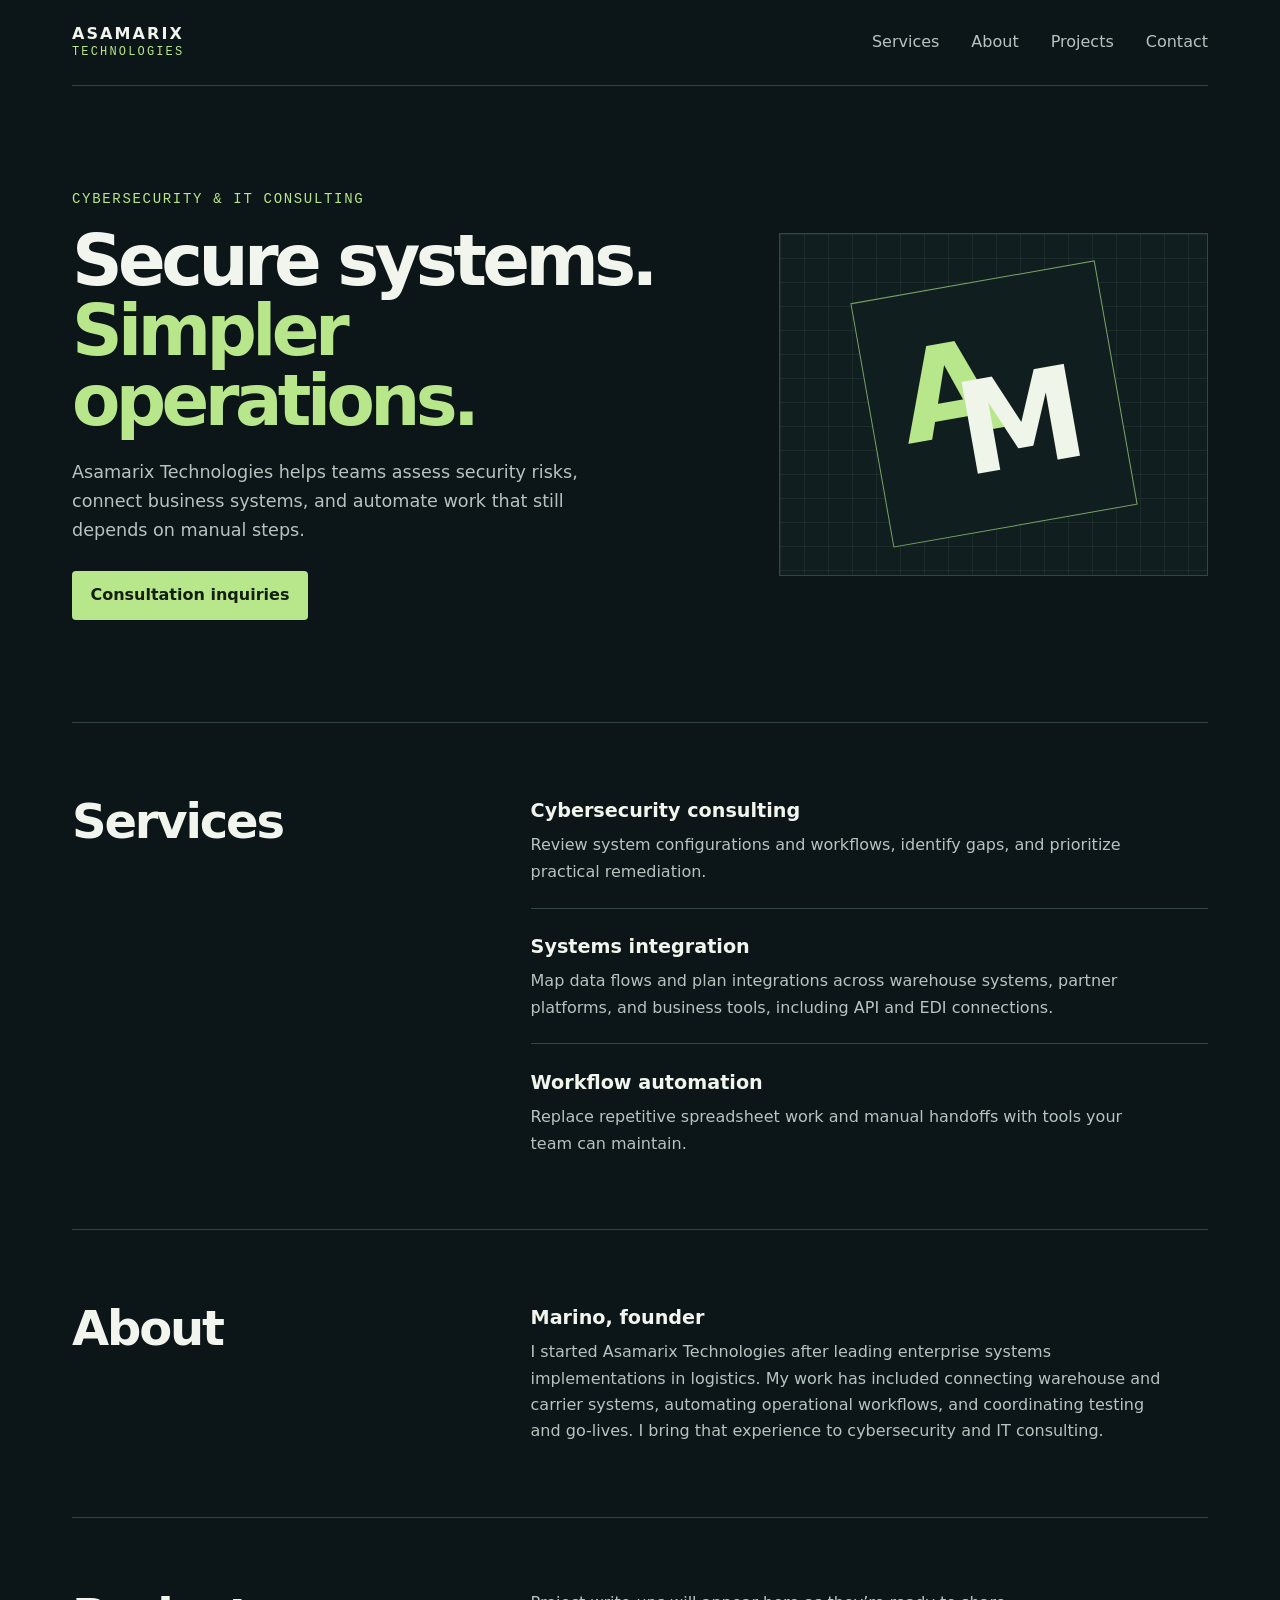
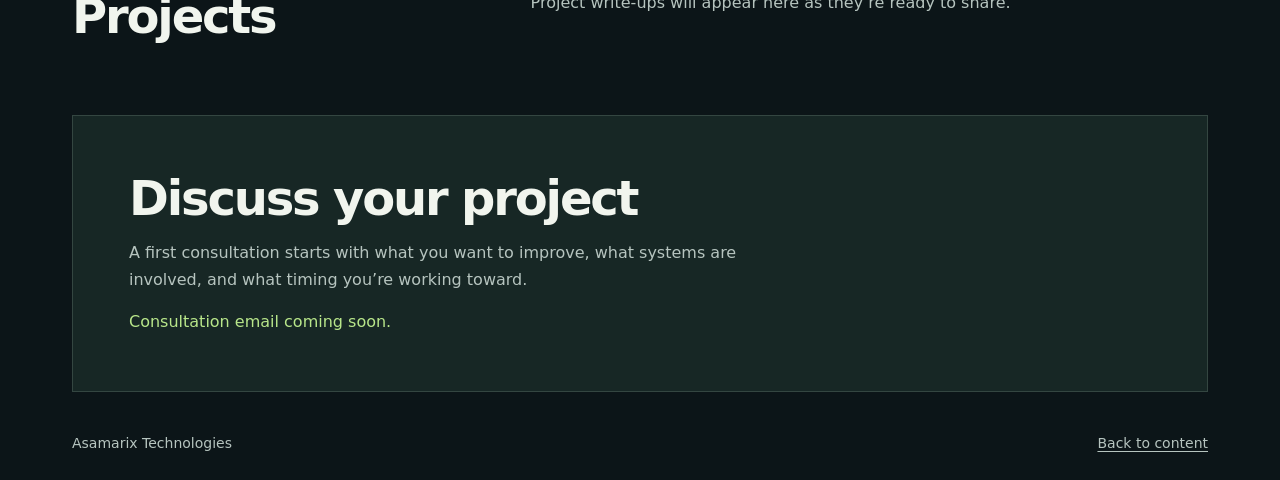
==== asamarix-technologies/public/index.html @ 2e6ca053 "Initialize Asamarix Technologies website" ====
<!doctype html>
<html lang="en">
<head>
  <meta charset="utf-8">
  <meta name="viewport" content="width=device-width, initial-scale=1">
  <meta name="description" content="Asamarix Technologies offers cybersecurity, systems integration, and workflow automation consulting.">
  <meta name="referrer" content="no-referrer">
  <meta name="color-scheme" content="dark">
  <title>Asamarix Technologies | Cybersecurity &amp; IT Consulting</title>
  <link rel="stylesheet" href="assets/site.css">
</head>
<body>
  <a class="skip" href="#main">Skip to content</a>
  <header class="top wrap">
    <a class="wordmark" href="./" aria-label="Asamarix Technologies home"><span>ASAMARIX</span><small>TECHNOLOGIES</small></a>
    <nav aria-label="Main navigation">
      <a href="#services">Services</a>
      <a href="#about">About</a>
      <a href="#projects">Projects</a>
      <a href="#contact">Contact</a>
    </nav>
  </header>
  <main id="main" class="wrap" tabindex="-1">
    <section class="hero" aria-labelledby="home-title">
      <div>
        <p class="label">Cybersecurity &amp; IT consulting</p>
        <h1 id="home-title">Secure systems.<br><em>Simpler operations.</em></h1>
        <p class="intro">Asamarix Technologies helps teams assess security risks, connect business systems, and automate work that still depends on manual steps.</p>
        <a class="button" href="#contact">Consultation inquiries</a>
      </div>
      <div class="brand-art" aria-hidden="true">
        <div class="monogram"><span>A</span><span>M</span></div>
      </div>
    </section>
    <section id="services" class="split" aria-labelledby="services-title">
      <h2 id="services-title">Services</h2>
      <div class="service-list">
        <article>
          <h3>Cybersecurity consulting</h3>
          <p>Review system configurations and workflows, identify gaps, and prioritize practical remediation.</p>
        </article>
        <article>
          <h3>Systems integration</h3>
          <p>Map data flows and plan integrations across warehouse systems, partner platforms, and business tools, including API and EDI connections.</p>
        </article>
        <article>
          <h3>Workflow automation</h3>
          <p>Replace repetitive spreadsheet work and manual handoffs with tools your team can maintain.</p>
        </article>
      </div>
    </section>
    <section id="about" class="split" aria-labelledby="about-title">
      <h2 id="about-title">About</h2>
      <div>
        <h3>Marino, founder</h3>
        <p>I started Asamarix Technologies after leading enterprise systems implementations in logistics. My work has included connecting warehouse and carrier systems, automating operational workflows, and coordinating testing and go-lives. I bring that experience to cybersecurity and IT consulting.</p>
      </div>
    </section>
    <section id="projects" class="split" aria-labelledby="projects-title">
      <h2 id="projects-title">Projects</h2>
      <p>Project write-ups will appear here as they’re ready to share.</p>
    </section>
    <section id="contact" class="contact" aria-labelledby="contact-title">
      <h2 id="contact-title">Discuss your project</h2>
      <p>A first consultation starts with what you want to improve, what systems are involved, and what timing you’re working toward.</p>
      <!-- Replace the launch notice with a mailto link to your verified business inbox. -->
      <p class="status">Consultation email coming soon.</p>
    </section>
  </main>
  <footer class="wrap footer">
    <span>Asamarix Technologies</span>
    <a href="#main">Back to content</a>
  </footer>
</body>
</html>
---- asamarix-technologies/public/assets/site.css ----
:root {
  color-scheme: dark;
  --background: #0c1518;
  --ink: #f1f5ee;
  --muted: #b6c4bf;
  --line: #344641;
  --accent: #b8e68a;
  --mono: ui-monospace, Consolas, monospace;
}

* { box-sizing: border-box; }
body {
  margin: 0;
  background: var(--background);
  color: var(--ink);
  font: 1rem/1.65 system-ui, sans-serif;
}

a { color: inherit; text-underline-offset: 0.24em; }
a:hover { color: var(--accent); }
:focus-visible { outline: 2px solid var(--accent); outline-offset: 5px; }
.wrap { width: min(71rem, calc(100% - 3rem)); margin-inline: auto; }
.skip { position: absolute; top: 1rem; left: 1rem; padding: 0.5rem 1rem; background: var(--background); }
.skip:not(:focus) { clip-path: inset(50%); }

.top, .footer {
  display: flex;
  align-items: center;
  justify-content: space-between;
  flex-wrap: wrap;
  gap: 1rem 2rem;
  padding-block: 1.5rem;
}
.top { border-bottom: 1px solid var(--line); }
.wordmark { font-weight: 750; letter-spacing: 0.13em; line-height: 1.2; text-decoration: none; }
.wordmark small { display: block; font: 0.75rem/1.5 var(--mono); letter-spacing: 0.18em; color: var(--accent); }
nav { display: flex; flex-wrap: wrap; column-gap: clamp(0.85rem, 3vw, 2rem); row-gap: 0.25rem; }
nav a { padding-block: 0.3rem; text-decoration: none; color: var(--muted); }

.hero {
  display: grid;
  grid-template-columns: minmax(0, 1.5fr) minmax(0, 1fr);
  gap: clamp(2rem, 5vw, 5rem);
  align-items: center;
  padding-block: clamp(3.5rem, 8vw, 7rem);
}
.label { color: var(--accent); font: 0.875rem/1.5 var(--mono); text-transform: uppercase; letter-spacing: 0.12em; }
h1, h2, h3, p { margin: 0; }
h1 { margin-block: 1rem 1.35rem; font-size: clamp(2.45rem, 5.5vw, 5.1rem); line-height: 1; letter-spacing: -0.065em; }
h1 em { font-style: normal; color: var(--accent); }
h2 { font-size: clamp(1.9rem, 4vw, 3rem); line-height: 1.1; letter-spacing: -0.045em; }
h3 { font-size: 1.2rem; margin-bottom: 0.35rem; }
p { color: var(--muted); }
.intro { font-size: 1.1rem; max-width: 34rem; }
.button {
  display: inline-block;
  margin-top: 1.6rem;
  padding: 0.7rem 1.15rem;
  border-radius: 0.25rem;
  background: var(--accent);
  color: #132010;
  font-weight: 700;
  text-decoration: none;
}
.button:hover { background: #d0f5ab; color: #132010; }

.brand-art {
  display: grid;
  place-items: center;
  aspect-ratio: 5 / 4;
  border: 1px solid var(--line);
  background-color: #111e20;
  background-image: linear-gradient(#34464155 1px, transparent 1px), linear-gradient(90deg, #34464155 1px, transparent 1px);
  background-size: 1.5rem 1.5rem;
}
.monogram {
  display: grid;
  place-content: center;
  width: 58%;
  aspect-ratio: 1;
  border: 1px solid #79a365;
  background: #111e20;
  color: var(--accent);
  font: 700 clamp(4rem, 10vw, 8rem)/0.9 system-ui, sans-serif;
  transform: rotate(-10deg);
}
.monogram span { grid-area: 1 / 1; }
.monogram span:first-child { transform: translate(-22%, -17%); }
.monogram span:last-child { color: #eff5e8; transform: translate(19%, 19%); }

.split {
  display: grid;
  grid-template-columns: minmax(0, 1fr) minmax(0, 1.65fr);
  gap: 1.5rem 3rem;
  border-top: 1px solid var(--line);
  padding-block: clamp(2.5rem, 6vw, 4.5rem);
}
.split p, .contact p { max-width: 62ch; }
.service-list article + article { margin-top: 1.4rem; padding-top: 1.4rem; border-top: 1px solid var(--line); }
.contact { background: #172725; border: 1px solid var(--line); padding: clamp(1.5rem, 5vw, 3.5rem); }
.contact p { margin-top: 1rem; }
.contact .status { color: var(--accent); }
.footer { margin-top: 1rem; font-size: 0.875rem; color: var(--muted); }

@media (max-width: 46rem) {
  .hero, .split { grid-template-columns: minmax(0, 1fr); }
  .brand-art { aspect-ratio: 2 / 1; }
  .monogram { width: min(28%, 8rem); font-size: clamp(2.4rem, 9vw, 5rem); }
}
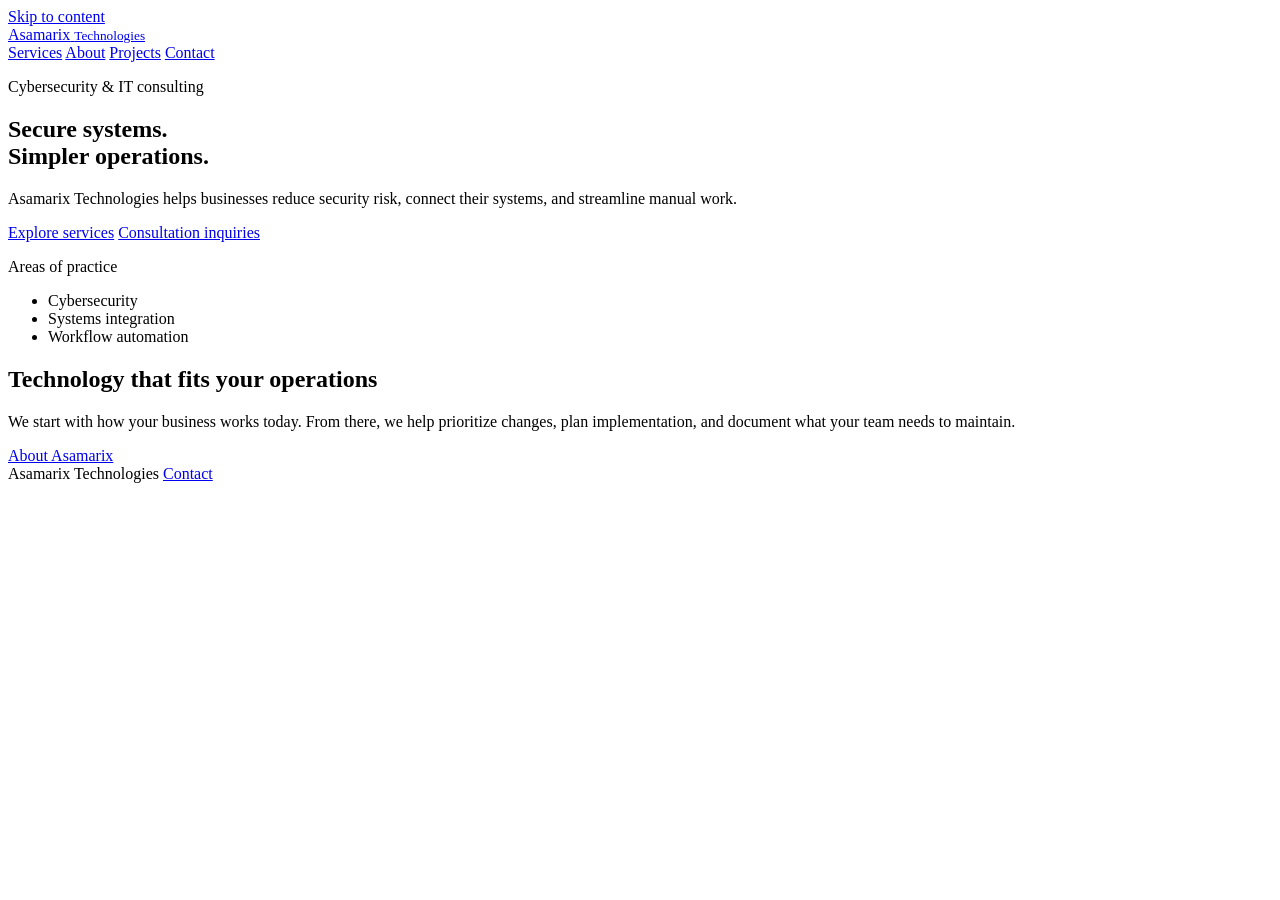
==== commit ad26e8f0: "Update CSS and split sections into pages" ====
--- a/asamarix-technologies/public/index.html
+++ b/asamarix-technologies/public/index.html
@@ -3,73 +3,63 @@
 <head>
   <meta charset="utf-8">
   <meta name="viewport" content="width=device-width, initial-scale=1">
-  <meta name="description" content="Asamarix Technologies offers cybersecurity, systems integration, and workflow automation consulting.">
+  <meta name="description" content="Cybersecurity, systems integration, and workflow automation consulting from Asamarix Technologies.">
   <meta name="referrer" content="no-referrer">
-  <meta name="color-scheme" content="dark">
-  <title>Asamarix Technologies | Cybersecurity &amp; IT Consulting</title>
-  <link rel="stylesheet" href="assets/site.css">
+  <meta name="color-scheme" content="light">
+  <title>Cybersecurity &amp; IT Consulting | Asamarix Technologies</title>
+  <link rel="stylesheet" href="/assets/site.css">
 </head>
 <body>
   <a class="skip" href="#main">Skip to content</a>
-  <header class="top wrap">
-    <a class="wordmark" href="./" aria-label="Asamarix Technologies home"><span>ASAMARIX</span><small>TECHNOLOGIES</small></a>
-    <nav aria-label="Main navigation">
-      <a href="#services">Services</a>
-      <a href="#about">About</a>
-      <a href="#projects">Projects</a>
-      <a href="#contact">Contact</a>
-    </nav>
+  <header class="site-header">
+    <div class="wrap header-inner">
+      <a class="wordmark" href="/" aria-label="Asamarix Technologies home">
+        <span>Asamarix</span>
+        <small>Technologies</small>
+      </a>
+      <nav aria-label="Main navigation">
+        <a href="/services/">Services</a>
+        <a href="/about/">About</a>
+        <a href="/projects/">Projects</a>
+        <a href="/contact/">Contact</a>
+      </nav>
+    </div>
   </header>
-  <main id="main" class="wrap" tabindex="-1">
-    <section class="hero" aria-labelledby="home-title">
-      <div>
-        <p class="label">Cybersecurity &amp; IT consulting</p>
-        <h1 id="home-title">Secure systems.<br><em>Simpler operations.</em></h1>
-        <p class="intro">Asamarix Technologies helps teams assess security risks, connect business systems, and automate work that still depends on manual steps.</p>
-        <a class="button" href="#contact">Consultation inquiries</a>
-      </div>
-      <div class="brand-art" aria-hidden="true">
-        <div class="monogram"><span>A</span><span>M</span></div>
+  <main id="main" tabindex="-1">
+    <section class="hero">
+      <div class="wrap hero-inner">
+        <div>
+          <p class="eyebrow">Cybersecurity &amp; IT consulting</p>
+          <h1>Secure systems.<br><span>Simpler operations.</span></h1>
+          <p class="lede">Asamarix Technologies helps businesses reduce security risk, connect their systems, and streamline manual work.</p>
+          <div class="actions">
+            <a class="button" href="/services/">Explore services</a>
+            <a class="text-link" href="/contact/">Consultation inquiries</a>
+          </div>
+        </div>
+        <div class="hero-panel">
+          <p class="eyebrow">Areas of practice</p>
+          <ul>
+            <li>Cybersecurity</li>
+            <li>Systems integration</li>
+            <li>Workflow automation</li>
+          </ul>
+        </div>
       </div>
     </section>
-    <section id="services" class="split" aria-labelledby="services-title">
-      <h2 id="services-title">Services</h2>
-      <div class="service-list">
-        <article>
-          <h3>Cybersecurity consulting</h3>
-          <p>Review system configurations and workflows, identify gaps, and prioritize practical remediation.</p>
-        </article>
-        <article>
-          <h3>Systems integration</h3>
-          <p>Map data flows and plan integrations across warehouse systems, partner platforms, and business tools, including API and EDI connections.</p>
-        </article>
-        <article>
-          <h3>Workflow automation</h3>
-          <p>Replace repetitive spreadsheet work and manual handoffs with tools your team can maintain.</p>
-        </article>
+    <section class="wrap approach" aria-labelledby="approach">
+      <h2 id="approach">Technology that fits your operations</h2>
+      <div>
+        <p>We start with how your business works today. From there, we help prioritize changes, plan implementation, and document what your team needs to maintain.</p>
+        <a class="text-link" href="/about/">About Asamarix</a>
       </div>
     </section>
-    <section id="about" class="split" aria-labelledby="about-title">
-      <h2 id="about-title">About</h2>
-      <div>
-        <h3>Marino, founder</h3>
-        <p>I started Asamarix Technologies after leading enterprise systems implementations in logistics. My work has included connecting warehouse and carrier systems, automating operational workflows, and coordinating testing and go-lives. I bring that experience to cybersecurity and IT consulting.</p>
-      </div>
-    </section>
-    <section id="projects" class="split" aria-labelledby="projects-title">
-      <h2 id="projects-title">Projects</h2>
-      <p>Project write-ups will appear here as they’re ready to share.</p>
-    </section>
-    <section id="contact" class="contact" aria-labelledby="contact-title">
-      <h2 id="contact-title">Discuss your project</h2>
-      <p>A first consultation starts with what you want to improve, what systems are involved, and what timing you’re working toward.</p>
-      <!-- Replace the launch notice with a mailto link to your verified business inbox. -->
-      <p class="status">Consultation email coming soon.</p>
-    </section>
   </main>
-  <footer class="wrap footer">
-    <span>Asamarix Technologies</span>
-    <a href="#main">Back to content</a>
+  <footer class="site-footer">
+    <div class="wrap footer-inner">
+      <span>Asamarix Technologies</span>
+      <a href="/contact/">Contact</a>
+    </div>
   </footer>
 </body>
 </html>
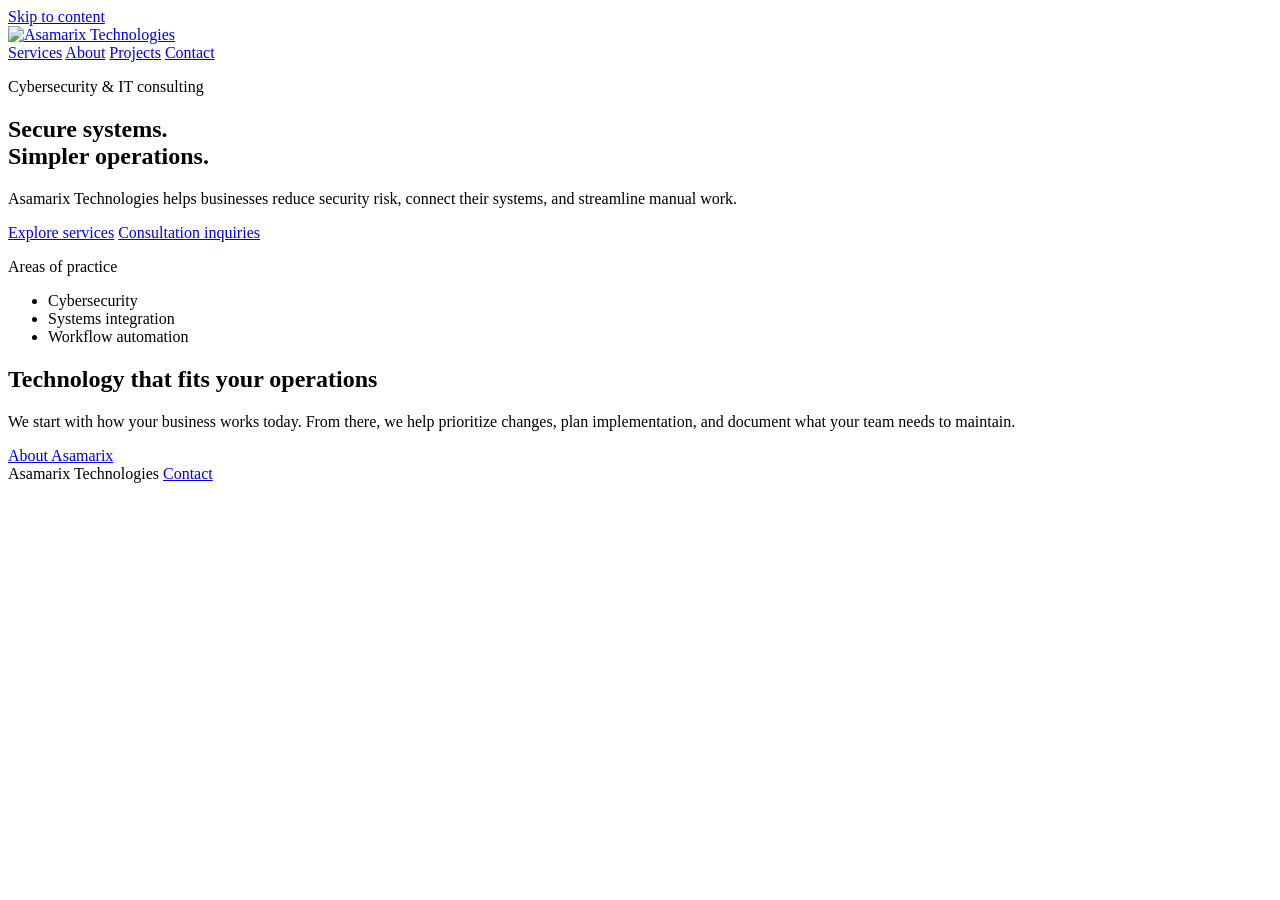
==== commit 410c8526: "Contact Form Update" ====
--- a/asamarix-technologies/public/index.html
+++ b/asamarix-technologies/public/index.html
@@ -14,8 +14,7 @@
   <header class="site-header">
     <div class="wrap header-inner">
       <a class="wordmark" href="/" aria-label="Asamarix Technologies home">
-        <span>Asamarix</span>
-        <small>Technologies</small>
+        <img src="/assets/Asamarix_Logo.png" alt="Asamarix Technologies">
       </a>
       <nav aria-label="Main navigation">
         <a href="/services/">Services</a>
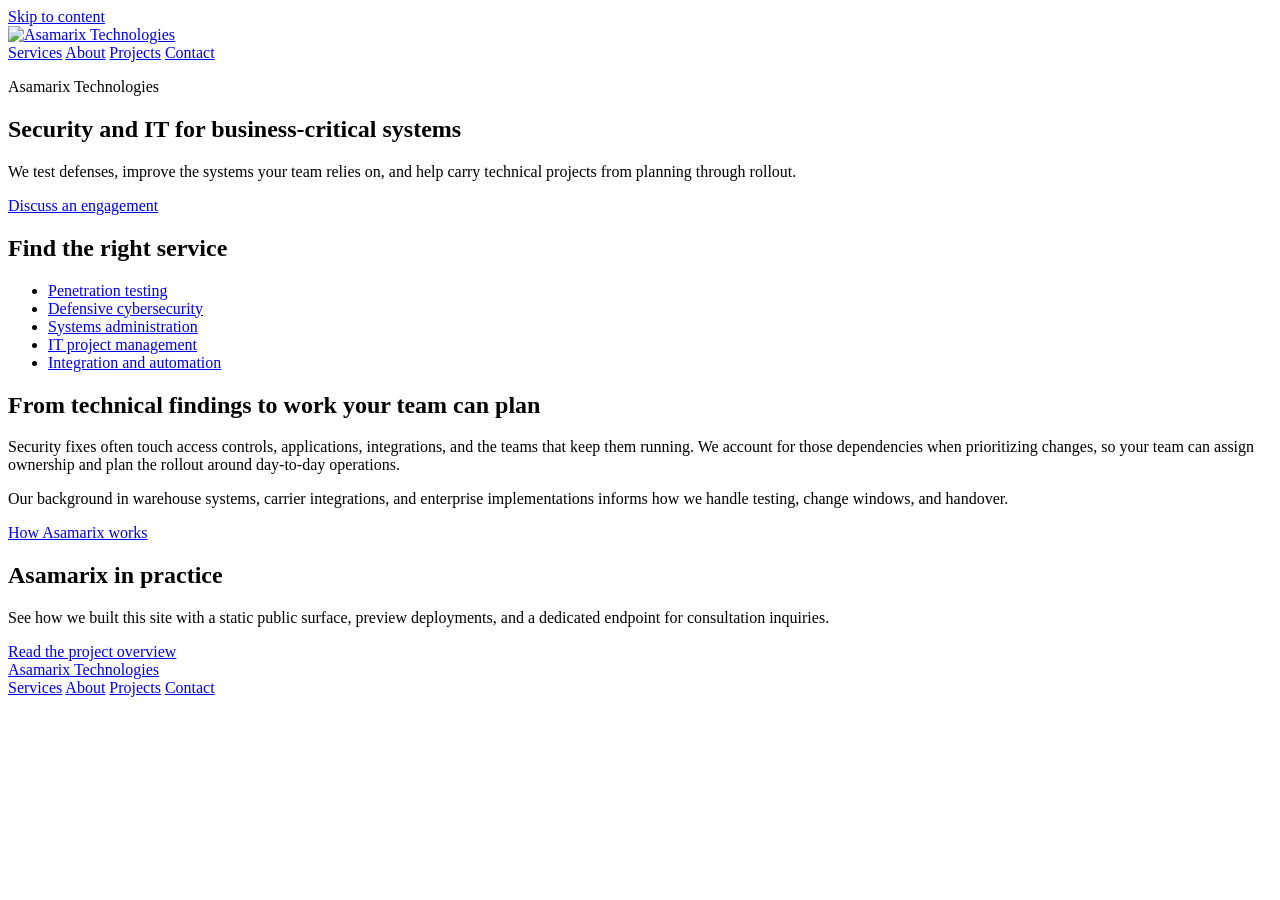
==== commit 6c5e2d3b: "Website overhaul v1.1" ====
--- a/asamarix-technologies/public/index.html
+++ b/asamarix-technologies/public/index.html
@@ -3,7 +3,7 @@
 <head>
   <meta charset="utf-8">
   <meta name="viewport" content="width=device-width, initial-scale=1">
-  <meta name="description" content="Cybersecurity, systems integration, and workflow automation consulting from Asamarix Technologies.">
+  <meta name="description" content="Penetration testing, defensive cybersecurity, systems administration, and IT project management from Asamarix Technologies.">
   <meta name="referrer" content="no-referrer">
   <meta name="color-scheme" content="light">
   <title>Cybersecurity &amp; IT Consulting | Asamarix Technologies</title>
@@ -14,7 +14,7 @@
   <header class="site-header">
     <div class="wrap header-inner">
       <a class="wordmark" href="/" aria-label="Asamarix Technologies home">
-        <img src="/assets/Asamarix_Logo.png" alt="Asamarix Technologies">
+        <img src="/assets/Asamarix_Logo.png" width="576" height="384" alt="Asamarix Technologies">
       </a>
       <nav aria-label="Main navigation">
         <a href="/services/">Services</a>
@@ -28,36 +28,52 @@
     <section class="hero">
       <div class="wrap hero-inner">
         <div>
-          <p class="eyebrow">Cybersecurity &amp; IT consulting</p>
-          <h1>Secure systems.<br><span>Simpler operations.</span></h1>
-          <p class="lede">Asamarix Technologies helps businesses reduce security risk, connect their systems, and streamline manual work.</p>
-          <div class="actions">
-            <a class="button" href="/services/">Explore services</a>
-            <a class="text-link" href="/contact/">Consultation inquiries</a>
-          </div>
+          <p class="eyebrow">Asamarix Technologies</p>
+          <h1>Security and IT for <span>business-critical systems</span></h1>
+          <p class="lede">We test defenses, improve the systems your team relies on, and help carry technical projects from planning through rollout.</p>
+          <a class="button" href="/contact/">Discuss an engagement</a>
         </div>
         <div class="hero-panel">
-          <p class="eyebrow">Areas of practice</p>
-          <ul>
-            <li>Cybersecurity</li>
-            <li>Systems integration</li>
-            <li>Workflow automation</li>
+          <h2>Find the right service</h2>
+          <ul class="service-links">
+            <li><a href="/services/#penetration-testing">Penetration testing</a></li>
+            <li><a href="/services/#defensive-security">Defensive cybersecurity</a></li>
+            <li><a href="/services/#systems-administration">Systems administration</a></li>
+            <li><a href="/services/#it-project-management">IT project management</a></li>
+            <li><a href="/services/#integration">Integration and automation</a></li>
           </ul>
         </div>
       </div>
     </section>
-    <section class="wrap approach" aria-labelledby="approach">
-      <h2 id="approach">Technology that fits your operations</h2>
+    <section class="wrap section split" aria-labelledby="delivery">
       <div>
-        <p>We start with how your business works today. From there, we help prioritize changes, plan implementation, and document what your team needs to maintain.</p>
-        <a class="text-link" href="/about/">About Asamarix</a>
+        <h2 id="delivery">From technical findings to work your team can plan</h2>
+      </div>
+      <div class="prose">
+        <p>Security fixes often touch access controls, applications, integrations, and the teams that keep them running. We account for those dependencies when prioritizing changes, so your team can assign ownership and plan the rollout around day-to-day operations.</p>
+        <p>Our background in warehouse systems, carrier integrations, and enterprise implementations informs how we handle testing, change windows, and handover.</p>
+        <a href="/about/">How Asamarix works</a>
+      </div>
+    </section>
+    <section class="band">
+      <div class="wrap section split">
+        <h2>Asamarix in practice</h2>
+        <div class="prose">
+          <p>See how we built this site with a static public surface, preview deployments, and a dedicated endpoint for consultation inquiries.</p>
+          <a href="/projects/">Read the project overview</a>
+        </div>
       </div>
     </section>
   </main>
   <footer class="site-footer">
     <div class="wrap footer-inner">
-      <span>Asamarix Technologies</span>
-      <a href="/contact/">Contact</a>
+      <a class="footer-brand" href="/">Asamarix Technologies</a>
+      <nav aria-label="Footer navigation">
+        <a href="/services/">Services</a>
+        <a href="/about/">About</a>
+        <a href="/projects/">Projects</a>
+        <a href="/contact/">Contact</a>
+      </nav>
     </div>
   </footer>
 </body>
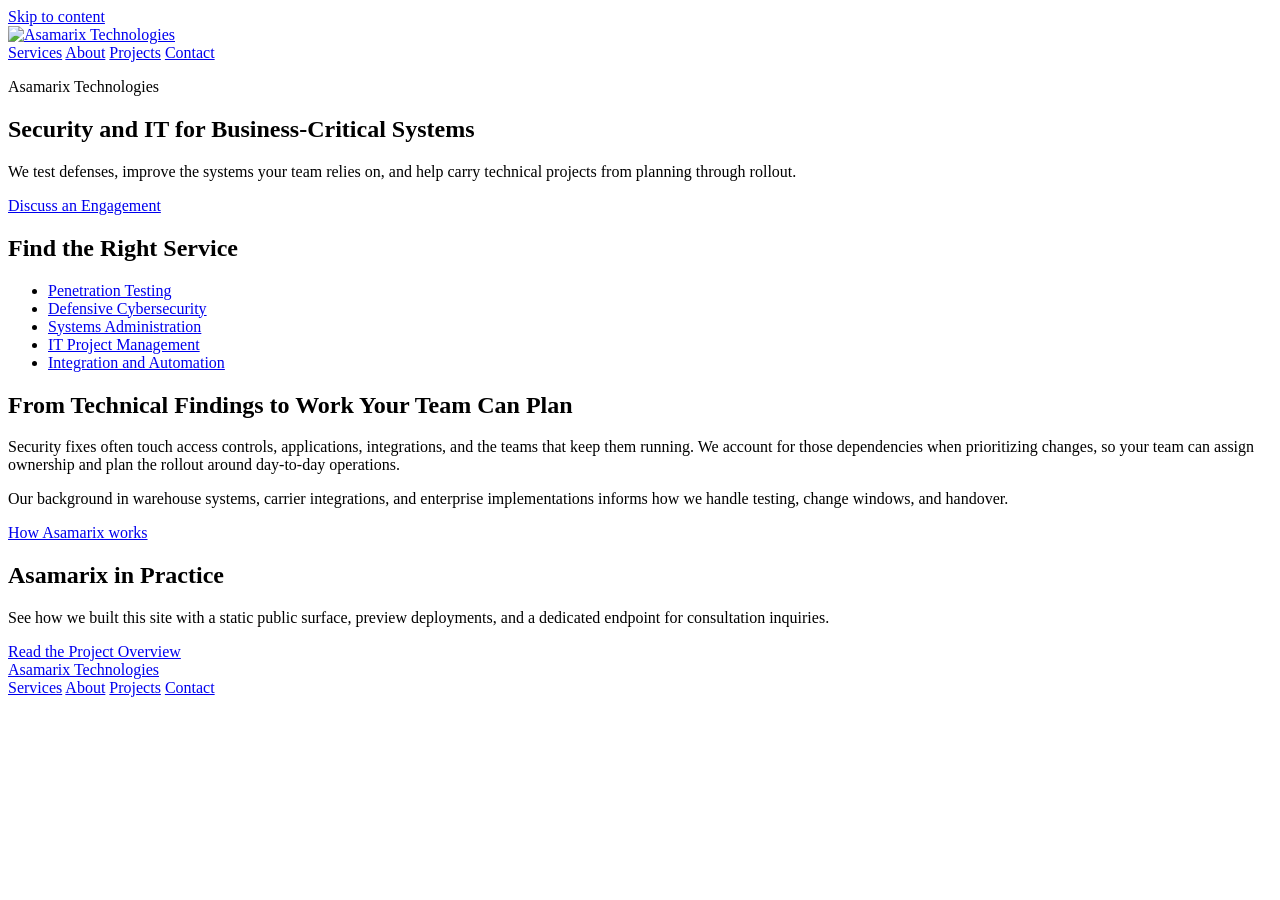
==== commit 5e843e78: "Beta V1.11c" ====
--- a/asamarix-technologies/public/index.html
+++ b/asamarix-technologies/public/index.html
@@ -29,25 +29,25 @@
       <div class="wrap hero-inner">
         <div>
           <p class="eyebrow">Asamarix Technologies</p>
-          <h1>Security and IT for <span>business-critical systems</span></h1>
+          <h1>Security and IT for <span>Business-Critical Systems</span></h1>
           <p class="lede">We test defenses, improve the systems your team relies on, and help carry technical projects from planning through rollout.</p>
-          <a class="button" href="/contact/">Discuss an engagement</a>
+          <a class="button" href="/contact/">Discuss an Engagement</a>
         </div>
         <div class="hero-panel">
-          <h2>Find the right service</h2>
+          <h2>Find the Right Service</h2>
           <ul class="service-links">
-            <li><a href="/services/#penetration-testing">Penetration testing</a></li>
-            <li><a href="/services/#defensive-security">Defensive cybersecurity</a></li>
-            <li><a href="/services/#systems-administration">Systems administration</a></li>
-            <li><a href="/services/#it-project-management">IT project management</a></li>
-            <li><a href="/services/#integration">Integration and automation</a></li>
+            <li><a href="/services/#penetration-testing">Penetration Testing</a></li>
+            <li><a href="/services/#defensive-security">Defensive Cybersecurity</a></li>
+            <li><a href="/services/#systems-administration">Systems Administration</a></li>
+            <li><a href="/services/#it-project-management">IT Project Management</a></li>
+            <li><a href="/services/#integration">Integration and Automation</a></li>
           </ul>
         </div>
       </div>
     </section>
     <section class="wrap section split" aria-labelledby="delivery">
       <div>
-        <h2 id="delivery">From technical findings to work your team can plan</h2>
+        <h2 id="delivery">From Technical Findings to Work Your Team Can Plan</h2>
       </div>
       <div class="prose">
         <p>Security fixes often touch access controls, applications, integrations, and the teams that keep them running. We account for those dependencies when prioritizing changes, so your team can assign ownership and plan the rollout around day-to-day operations.</p>
@@ -57,10 +57,10 @@
     </section>
     <section class="band">
       <div class="wrap section split">
-        <h2>Asamarix in practice</h2>
+        <h2>Asamarix in Practice</h2>
         <div class="prose">
           <p>See how we built this site with a static public surface, preview deployments, and a dedicated endpoint for consultation inquiries.</p>
-          <a href="/projects/">Read the project overview</a>
+          <a href="/projects/">Read the Project Overview</a>
         </div>
       </div>
     </section>
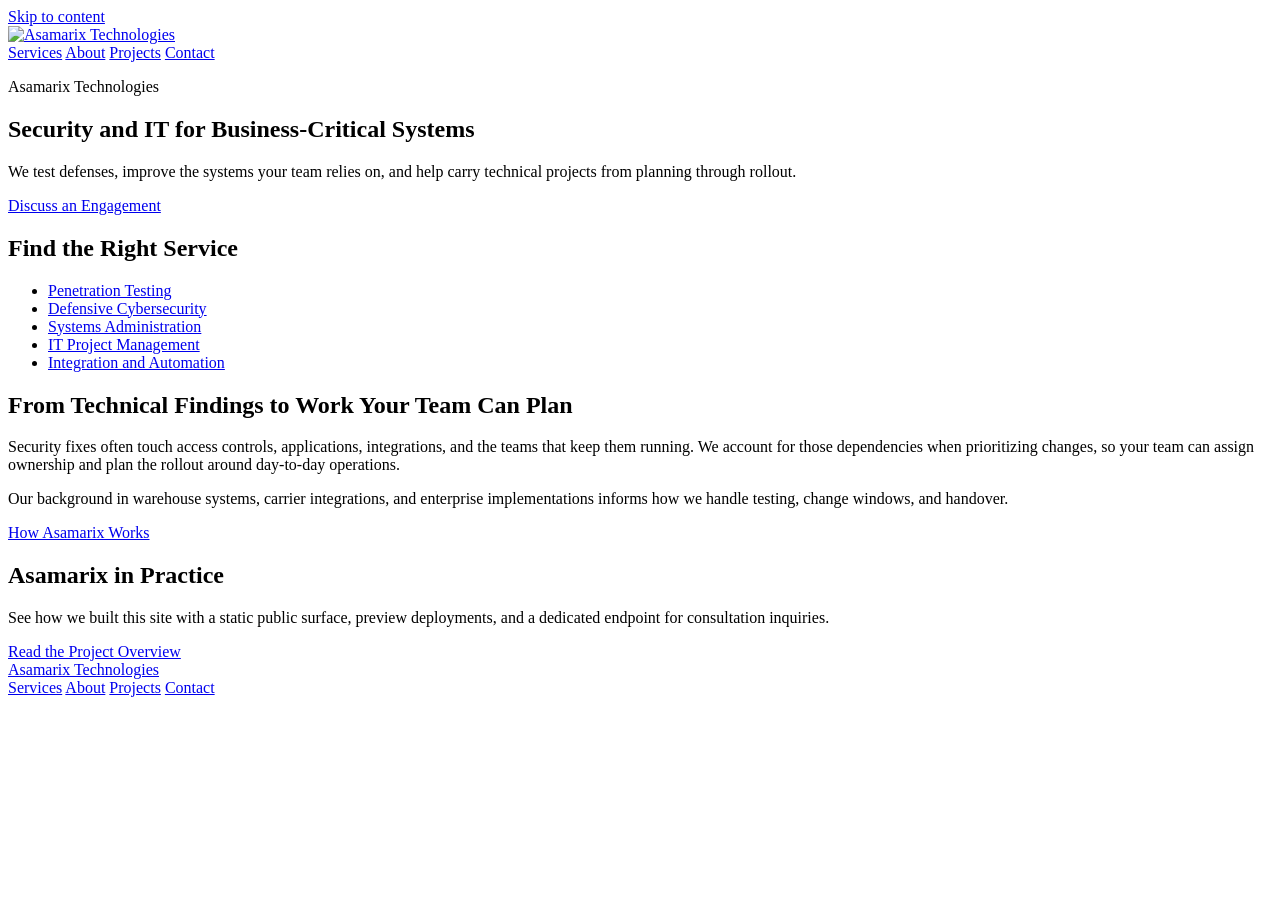
==== commit b899c531: "Beta V1.11cx" ====
--- a/asamarix-technologies/public/index.html
+++ b/asamarix-technologies/public/index.html
@@ -52,7 +52,7 @@
       <div class="prose">
         <p>Security fixes often touch access controls, applications, integrations, and the teams that keep them running. We account for those dependencies when prioritizing changes, so your team can assign ownership and plan the rollout around day-to-day operations.</p>
         <p>Our background in warehouse systems, carrier integrations, and enterprise implementations informs how we handle testing, change windows, and handover.</p>
-        <a href="/about/">How Asamarix works</a>
+        <a href="/about/">How Asamarix Works</a>
       </div>
     </section>
     <section class="band">
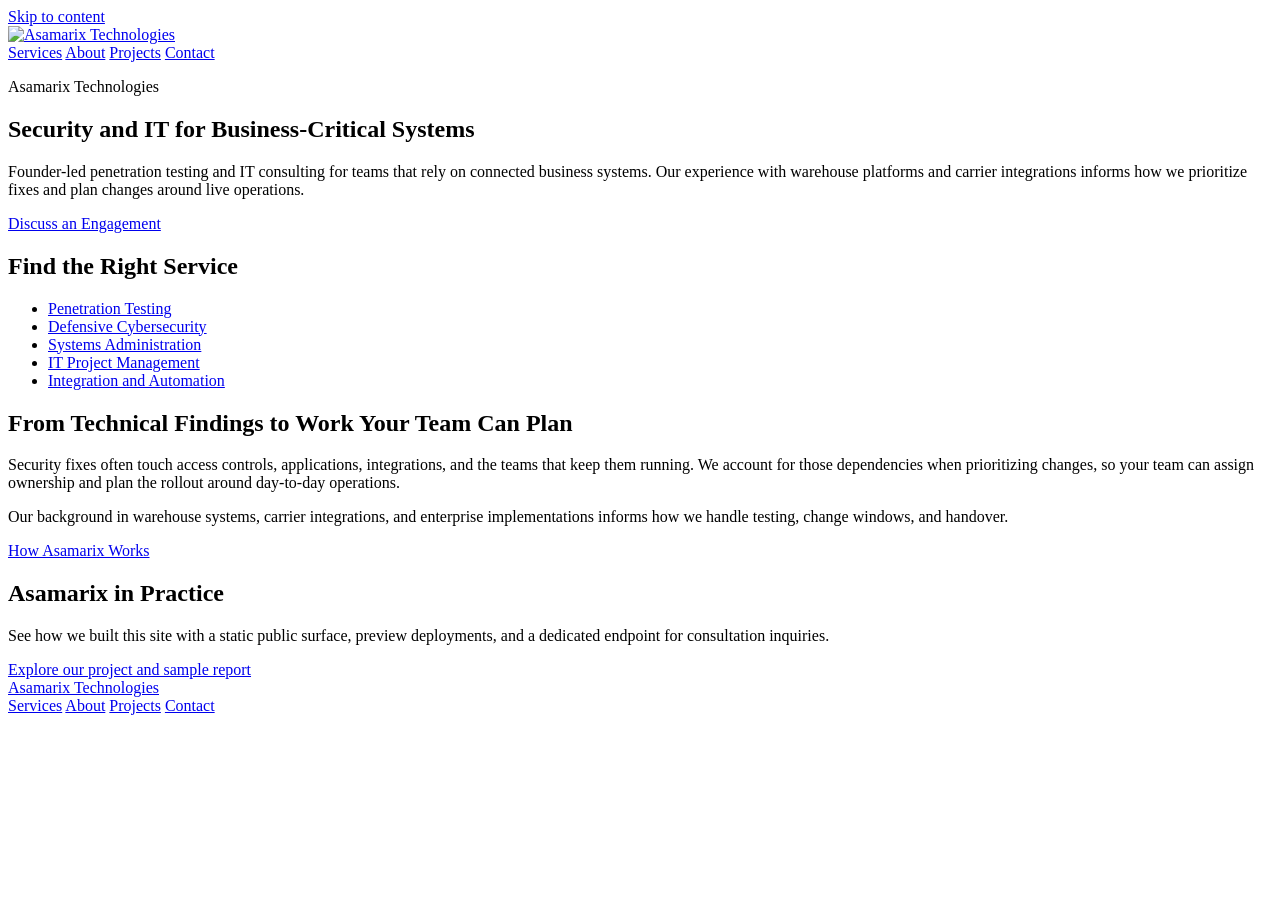
==== commit 6f501f1f: "Beta V1.2" ====
--- a/asamarix-technologies/public/index.html
+++ b/asamarix-technologies/public/index.html
@@ -14,7 +14,9 @@
   <header class="site-header">
     <div class="wrap header-inner">
       <a class="wordmark" href="/" aria-label="Asamarix Technologies home">
-        <img src="/assets/Asamarix_Logo.png" width="576" height="384" alt="Asamarix Technologies">
+        <span class="wordmark-crop">
+          <img src="/assets/Asamarix_Logo.png" width="576" height="384" alt="Asamarix Technologies">
+        </span>
       </a>
       <nav aria-label="Main navigation">
         <a href="/services/">Services</a>
@@ -30,7 +32,7 @@
         <div>
           <p class="eyebrow">Asamarix Technologies</p>
           <h1>Security and IT for <span>Business-Critical Systems</span></h1>
-          <p class="lede">We test defenses, improve the systems your team relies on, and help carry technical projects from planning through rollout.</p>
+          <p class="lede">Founder-led penetration testing and IT consulting for teams that rely on connected business systems. Our experience with warehouse platforms and carrier integrations informs how we prioritize fixes and plan changes around live operations.</p>
           <a class="button" href="/contact/">Discuss an Engagement</a>
         </div>
         <div class="hero-panel">
@@ -60,7 +62,7 @@
         <h2>Asamarix in Practice</h2>
         <div class="prose">
           <p>See how we built this site with a static public surface, preview deployments, and a dedicated endpoint for consultation inquiries.</p>
-          <a href="/projects/">Read the Project Overview</a>
+          <a href="/projects/">Explore our project and sample report</a>
         </div>
       </div>
     </section>
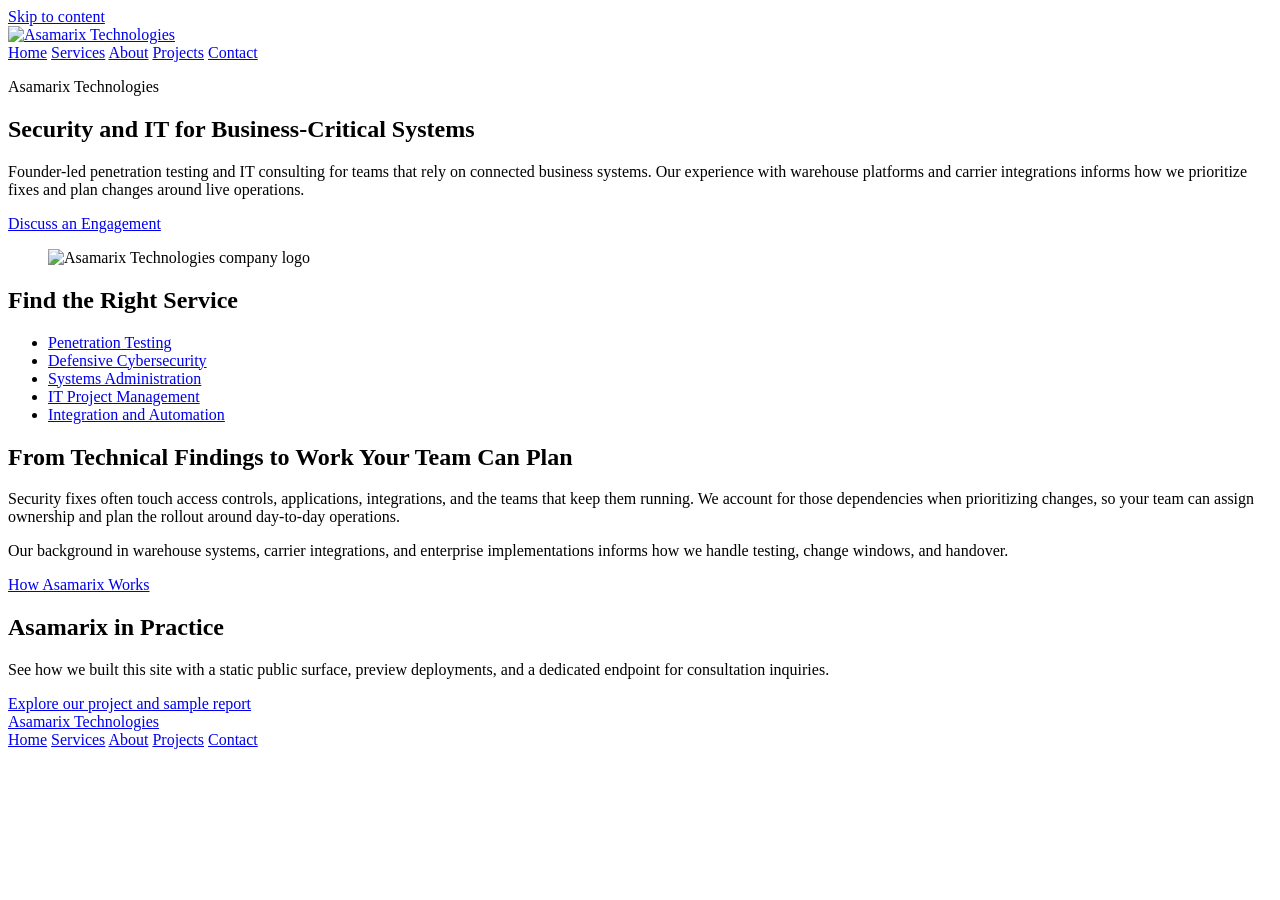
==== commit c010cd44: "Beta V1.21 - New Files" ====
--- a/asamarix-technologies/public/index.html
+++ b/asamarix-technologies/public/index.html
@@ -19,6 +19,7 @@
         </span>
       </a>
       <nav aria-label="Main navigation">
+        <a href="/" aria-current="page">Home</a>
         <a href="/services/">Services</a>
         <a href="/about/">About</a>
         <a href="/projects/">Projects</a>
@@ -35,17 +36,20 @@
           <p class="lede">Founder-led penetration testing and IT consulting for teams that rely on connected business systems. Our experience with warehouse platforms and carrier integrations informs how we prioritize fixes and plan changes around live operations.</p>
           <a class="button" href="/contact/">Discuss an Engagement</a>
         </div>
-        <div class="hero-panel">
-          <h2>Find the Right Service</h2>
-          <ul class="service-links">
-            <li><a href="/services/#penetration-testing">Penetration Testing</a></li>
-            <li><a href="/services/#defensive-security">Defensive Cybersecurity</a></li>
-            <li><a href="/services/#systems-administration">Systems Administration</a></li>
-            <li><a href="/services/#it-project-management">IT Project Management</a></li>
-            <li><a href="/services/#integration">Integration and Automation</a></li>
-          </ul>
-        </div>
+        <figure class="hero-brand">
+          <img src="/assets/Asamarix_Logo.png" width="576" height="384" alt="Asamarix Technologies company logo">
+        </figure>
       </div>
+    </section>
+    <section class="wrap section home-services" aria-labelledby="find-service">
+      <h2 id="find-service">Find the Right Service</h2>
+      <ul class="service-links">
+        <li><a href="/services/#penetration-testing">Penetration Testing</a></li>
+        <li><a href="/services/#defensive-security">Defensive Cybersecurity</a></li>
+        <li><a href="/services/#systems-administration">Systems Administration</a></li>
+        <li><a href="/services/#it-project-management">IT Project Management</a></li>
+        <li><a href="/services/#integration">Integration and Automation</a></li>
+      </ul>
     </section>
     <section class="wrap section split" aria-labelledby="delivery">
       <div>
@@ -71,6 +75,7 @@
     <div class="wrap footer-inner">
       <a class="footer-brand" href="/">Asamarix Technologies</a>
       <nav aria-label="Footer navigation">
+        <a href="/" aria-current="page">Home</a>
         <a href="/services/">Services</a>
         <a href="/about/">About</a>
         <a href="/projects/">Projects</a>
